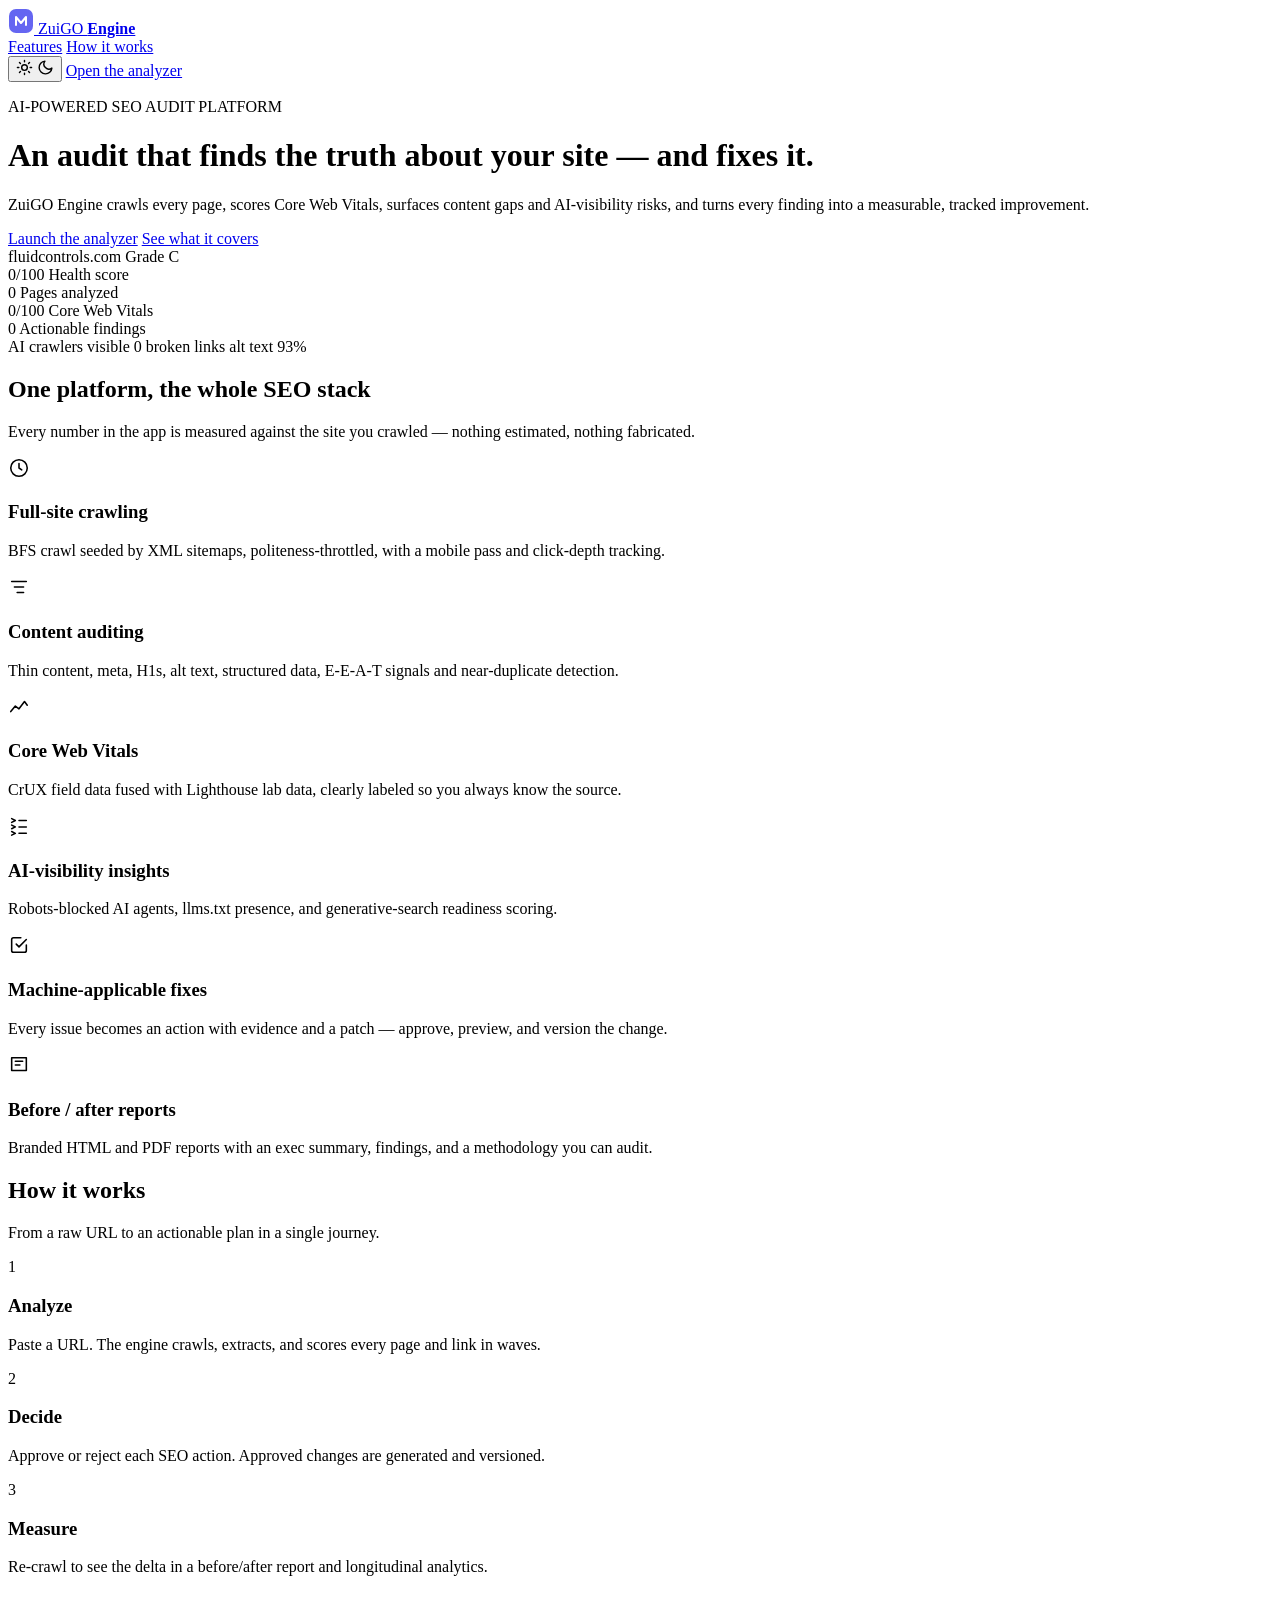
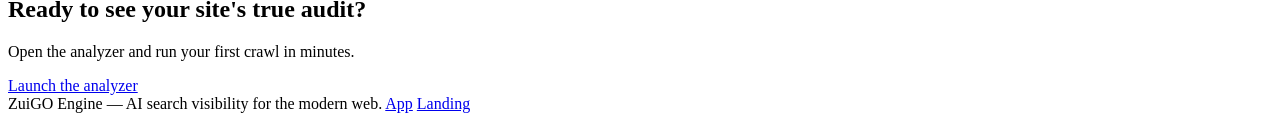
==== frontend/landing.html @ fc635b7c "Professional SaaS UI: landing page, dark mode, animations - main.py: / serves landing.html (marketin" ====
<!DOCTYPE html>
<html lang="en">
<head>
<meta charset="UTF-8">
<meta name="viewport" content="width=device-width, initial-scale=1.0">
<title>ZuiGO Engine — AI-Powered SEO Analysis for Modern Teams</title>
<meta name="description" content="Crawl every page, audit content quality, catch broken links and AI-visibility risks, and ship machine-applicable SEO fixes — all from one dashboard.">
<link rel="stylesheet" href="/static/style.css">
<script>
(function () {
  var h = location.hash;
  if (h && h.indexOf('#job') === 0) { location.replace('/app' + h); }
  try {
    var t = localStorage.getItem('zui-theme');
    if (t === 'dark' || (t !== 'light' && matchMedia('(prefers-color-scheme: dark)').matches)) {
      document.documentElement.dataset.theme = 'dark';
    }
  } catch (e) {}
})();
</script>
</head>
<body class="landing-body">

<nav class="landing-nav">
  <a class="brand-lockup" href="/">
    <svg class="brand-mark" width="26" height="26" viewBox="0 0 26 26" fill="none" aria-hidden="true">
      <defs><linearGradient id="gmark" x1="0" y1="0" x2="26" y2="26"><stop stop-color="#6366f1"/><stop offset="1" stop-color="#a855f7"/></linearGradient></defs>
      <rect x="1" y="1" width="24" height="24" rx="7" fill="url(#gmark)"/>
      <path d="M8 17V9l5 6 5-6v8" stroke="#fff" stroke-width="2" stroke-linecap="round" stroke-linejoin="round"/>
    </svg>
    <span class="brand-lockup-text">ZuiGO <b>Engine</b></span>
  </a>
  <div class="landing-nav-links">
    <a href="#features">Features</a>
    <a href="#how">How it works</a>
  </div>
  <div class="landing-nav-actions">
    <button id="theme-toggle-landing" class="icon-btn" type="button" aria-label="Toggle dark mode">
      <svg class="icon icon-sun" width="17" height="17" viewBox="0 0 24 24" fill="none" stroke="currentColor" stroke-width="2" stroke-linecap="round">
        <circle cx="12" cy="12" r="4"/><path d="M12 2v2m0 16v2M4.9 4.9l1.4 1.4m11.4 11.4 1.4 1.4M2 12h2m16 0h2M4.9 19.1l1.4-1.4m11.4-11.4 1.4-1.4"/>
      </svg>
      <svg class="icon icon-moon" width="17" height="17" viewBox="0 0 24 24" fill="none" stroke="currentColor" stroke-width="2" stroke-linecap="round" stroke-linejoin="round">
        <path d="M21 12.8A9 9 0 1 1 11.2 3a7 7 0 0 0 9.8 9.8z"/>
      </svg>
    </button>
    <a class="btn-primary btn-sm" href="/app">Open the analyzer</a>
  </div>
</nav>

<header class="hero">
  <div class="hero-orb orb-a"></div>
  <div class="hero-orb orb-b"></div>
  <div class="hero-inner">
    <p class="hero-eyebrow reveal">AI-POWERED SEO AUDIT PLATFORM</p>
    <h1 class="hero-title reveal" style="animation-delay:.05s">An audit that <span class="grad">finds the truth</span> about your site — and fixes it.</h1>
    <p class="hero-sub reveal" style="animation-delay:.1s">ZuiGO Engine crawls every page, scores Core Web Vitals, surfaces content gaps and AI-visibility risks, and turns every finding into a measurable, tracked improvement.</p>
    <div class="hero-cta reveal" style="animation-delay:.15s">
      <a class="btn-primary btn-lg" href="/app">Launch the analyzer</a>
      <a class="btn-ghost" href="#features">See what it covers</a>
    </div>
  </div>
</header>

<section class="hero-mock" aria-label="Live analysis example">
  <div class="mock-card">
    <div class="mock-head">
      <span class="mock-domain">fluidcontrols.com</span>
      <span class="mock-badge">Grade C</span>
    </div>
    <div class="mock-grid">
      <div class="mock-stat">
        <span class="mock-value" data-count="79" data-suffix="/100">0/100</span>
        <span class="mock-label">Health score</span>
      </div>
      <div class="mock-stat">
        <span class="mock-value" data-count="148">0</span>
        <span class="mock-label">Pages analyzed</span>
      </div>
      <div class="mock-stat">
        <span class="mock-value" data-count="56" data-suffix="/100">0/100</span>
        <span class="mock-label">Core Web Vitals</span>
      </div>
      <div class="mock-stat">
        <span class="mock-value" data-count="12" data-suffix=" issues">0</span>
        <span class="mock-label">Actionable findings</span>
      </div>
    </div>
    <div class="mock-bar-track"><div class="mock-bar"></div></div>
    <div class="mock-tags">
      <span>AI crawlers visible</span>
      <span>0 broken links</span>
      <span>alt text 93%</span>
    </div>
  </div>
</section>

<section id="features" class="section-wrap">
  <div class="section-head reveal">
    <h2 class="section-title-landing">One platform, the whole SEO stack</h2>
    <p class="section-sub-landing">Every number in the app is measured against the site you crawled — nothing estimated, nothing fabricated.</p>
  </div>
  <div class="features-grid">
    <div class="feature-card reveal">
      <svg class="feature-icon" width="22" height="22" viewBox="0 0 24 24" fill="none" stroke="currentColor" stroke-width="1.7" stroke-linecap="round" stroke-linejoin="round"><circle cx="12" cy="12" r="9"/><path d="M12 7v5l3 2"/></svg>
      <h3>Full-site crawling</h3>
      <p>BFS crawl seeded by XML sitemaps, politeness-throttled, with a mobile pass and click-depth tracking.</p>
    </div>
    <div class="feature-card reveal" style="animation-delay:.05s">
      <svg class="feature-icon" width="22" height="22" viewBox="0 0 24 24" fill="none" stroke="currentColor" stroke-width="1.7" stroke-linecap="round" stroke-linejoin="round"><path d="M4 6h16M7 12h10M10 18h7"/></svg>
      <h3>Content auditing</h3>
      <p>Thin content, meta, H1s, alt text, structured data, E-E-A-T signals and near-duplicate detection.</p>
    </div>
    <div class="feature-card reveal" style="animation-delay:.1s">
      <svg class="feature-icon" width="22" height="22" viewBox="0 0 24 24" fill="none" stroke="currentColor" stroke-width="1.7" stroke-linecap="round" stroke-linejoin="round"><path d="M3 17l5-6 4 3 6-8 3 4"/></svg>
      <h3>Core Web Vitals</h3>
      <p>CrUX field data fused with Lighthouse lab data, clearly labeled so you always know the source.</p>
    </div>
    <div class="feature-card reveal">
      <svg class="feature-icon" width="22" height="22" viewBox="0 0 24 24" fill="none" stroke="currentColor" stroke-width="1.7" stroke-linecap="round" stroke-linejoin="round"><path d="M4 4l4 2 -4 2M12 6h8M4 11l4 2-4 2M12 13h8M4 18l4 2-4 2M12 20h8"/></svg>
      <h3>AI-visibility insights</h3>
      <p>Robots-blocked AI agents, llms.txt presence, and generative-search readiness scoring.</p>
    </div>
    <div class="feature-card reveal" style="animation-delay:.05s">
      <svg class="feature-icon" width="22" height="22" viewBox="0 0 24 24" fill="none" stroke="currentColor" stroke-width="1.7" stroke-linecap="round" stroke-linejoin="round"><path d="M9 11l3 3 8-8M20 12v6a2 2 0 0 1-2 2H6a2 2 0 0 1-2-2V6a2 2 0 0 1 2-2h8"/></svg>
      <h3>Machine-applicable fixes</h3>
      <p>Every issue becomes an action with evidence and a patch — approve, preview, and version the change.</p>
    </div>
    <div class="feature-card reveal" style="animation-delay:.1s">
      <svg class="feature-icon" width="22" height="22" viewBox="0 0 24 24" fill="none" stroke="currentColor" stroke-width="1.7" stroke-linecap="round" stroke-linejoin="round"><path d="M4 4h16v14H4zM8 8h8M8 12h5"/></svg>
      <h3>Before / after reports</h3>
      <p>Branded HTML and PDF reports with an exec summary, findings, and a methodology you can audit.</p>
    </div>
  </div>
</section>

<section id="how" class="section-wrap alt">
  <div class="section-head reveal">
    <h2 class="section-title-landing">How it works</h2>
    <p class="section-sub-landing">From a raw URL to an actionable plan in a single journey.</p>
  </div>
  <div class="how-grid">
    <div class="how-step reveal">
      <div class="how-num">1</div>
      <h3>Analyze</h3>
      <p>Paste a URL. The engine crawls, extracts, and scores every page and link in waves.</p>
    </div>
    <div class="how-step reveal" style="animation-delay:.08s">
      <div class="how-num">2</div>
      <h3>Decide</h3>
      <p>Approve or reject each SEO action. Approved changes are generated and versioned.</p>
    </div>
    <div class="how-step reveal" style="animation-delay:.16s">
      <div class="how-num">3</div>
      <h3>Measure</h3>
      <p>Re-crawl to see the delta in a before/after report and longitudinal analytics.</p>
    </div>
  </div>
</section>

<section class="cta-band reveal">
  <div class="cta-head">
    <h2>Ready to see your site's true audit?</h2>
    <p>Open the analyzer and run your first crawl in minutes.</p>
  </div>
  <a class="btn-primary btn-lg" href="/app">Launch the analyzer</a>
</section>

<footer class="landing-footer">
  <div class="landing-footer-inner">
    <span>ZuiGO Engine — AI search visibility for the modern web.</span>
    <a href="/app">App</a>
    <a href="/">Landing</a>
  </div>
</footer>

<script src="/static/landing.js"></script>
</body>
</html>
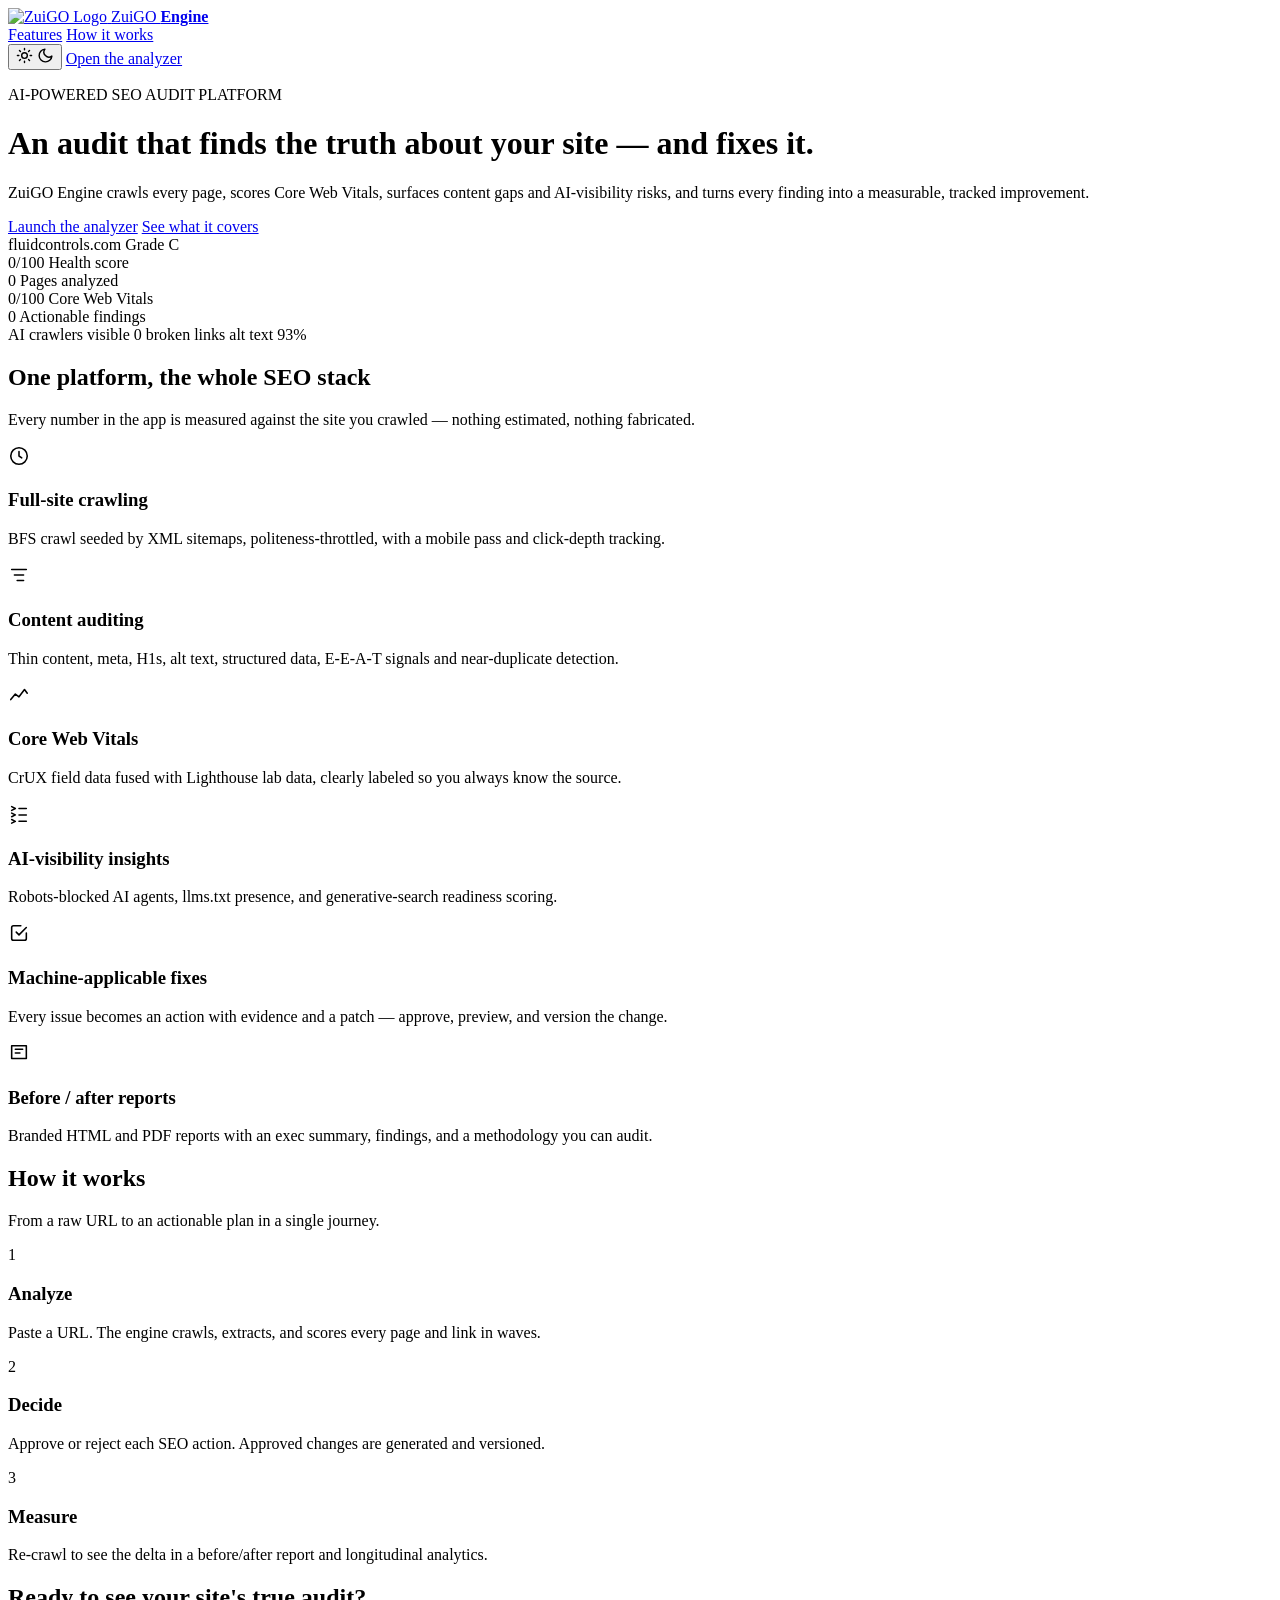
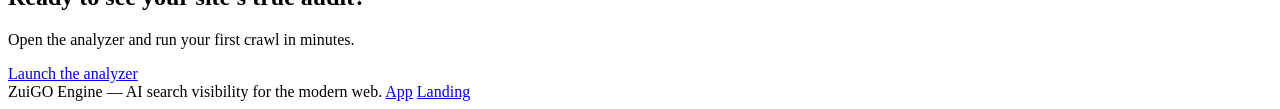
==== commit e162292d: "feat: add ZuiGO metallic badge logo to header and favicon" ====
--- a/frontend/landing.html
+++ b/frontend/landing.html
@@ -23,11 +23,7 @@
 
 <nav class="landing-nav">
   <a class="brand-lockup" href="/">
-    <svg class="brand-mark" width="26" height="26" viewBox="0 0 26 26" fill="none" aria-hidden="true">
-      <defs><linearGradient id="gmark" x1="0" y1="0" x2="26" y2="26"><stop stop-color="#6366f1"/><stop offset="1" stop-color="#a855f7"/></linearGradient></defs>
-      <rect x="1" y="1" width="24" height="24" rx="7" fill="url(#gmark)"/>
-      <path d="M8 17V9l5 6 5-6v8" stroke="#fff" stroke-width="2" stroke-linecap="round" stroke-linejoin="round"/>
-    </svg>
+    <img class="brand-mark-img" src="/static/logo.png" width="32" height="32" alt="ZuiGO Logo">
     <span class="brand-lockup-text">ZuiGO <b>Engine</b></span>
   </a>
   <div class="landing-nav-links">
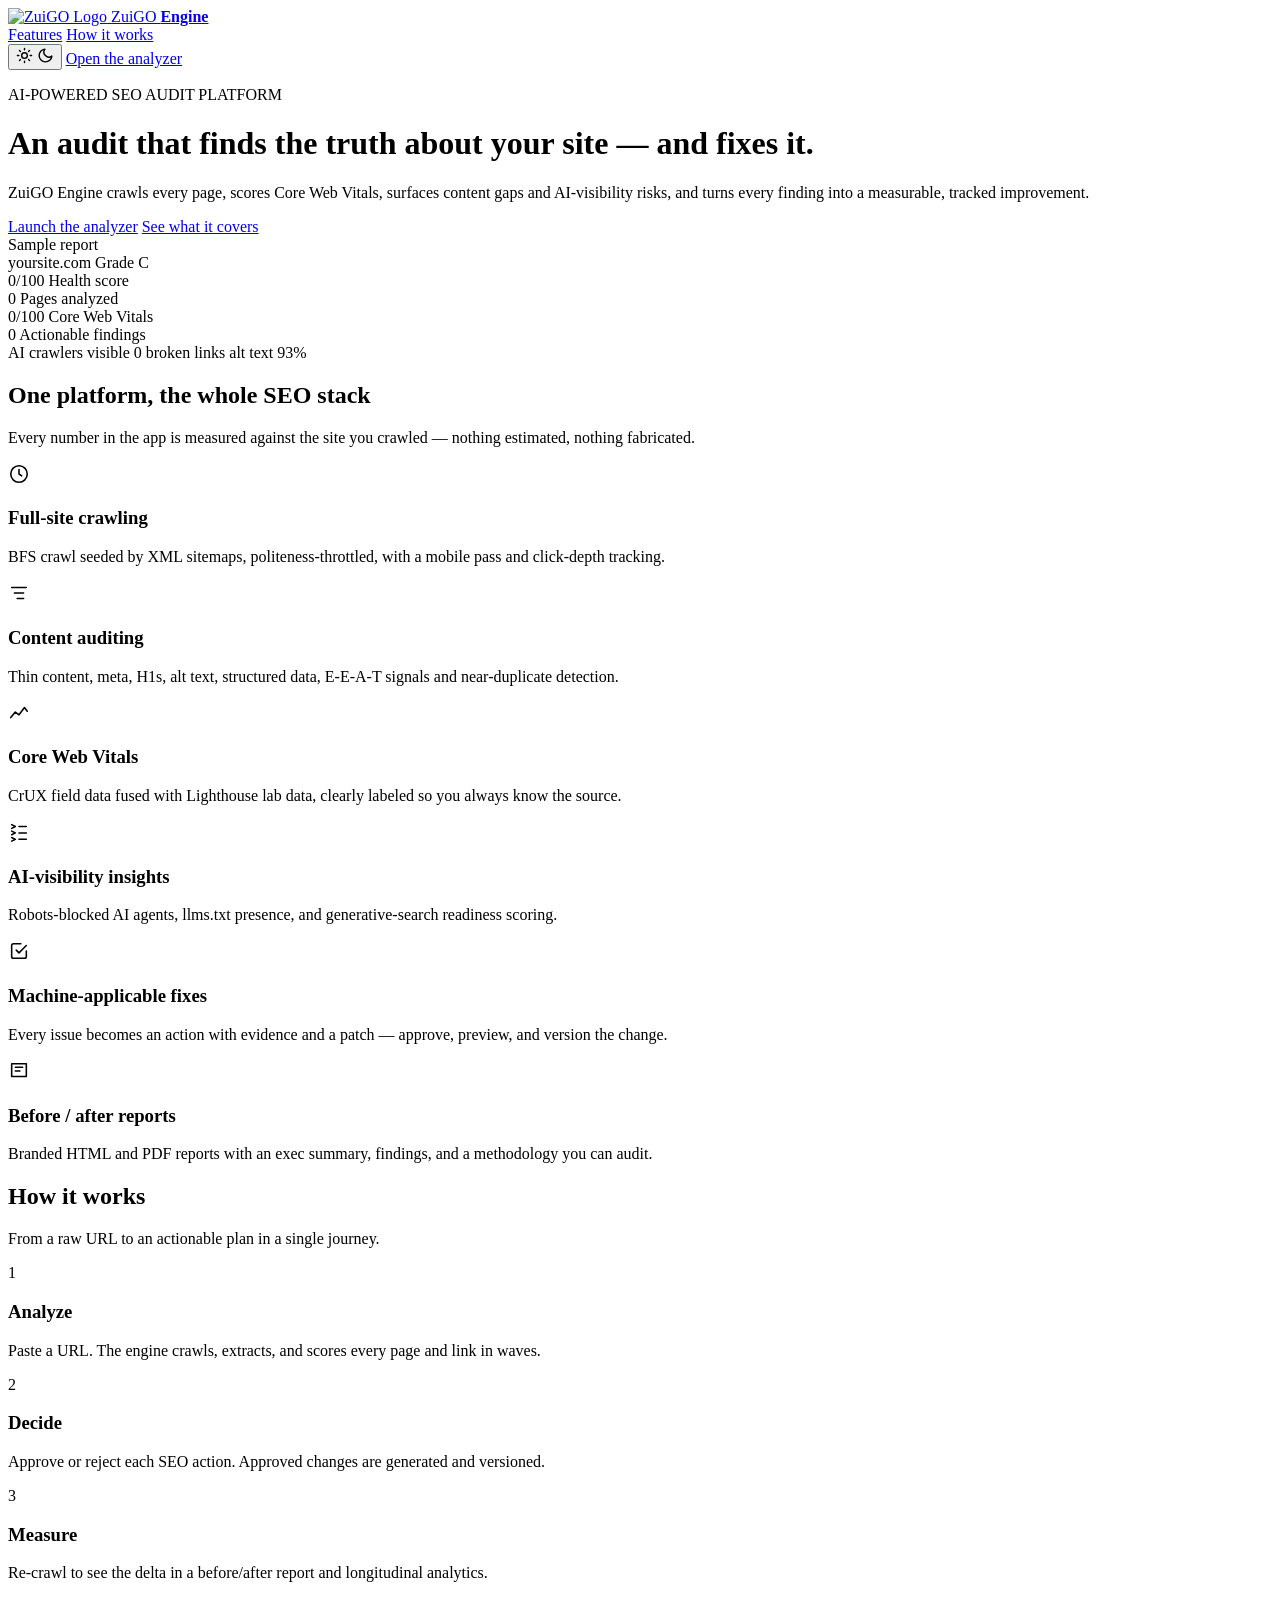
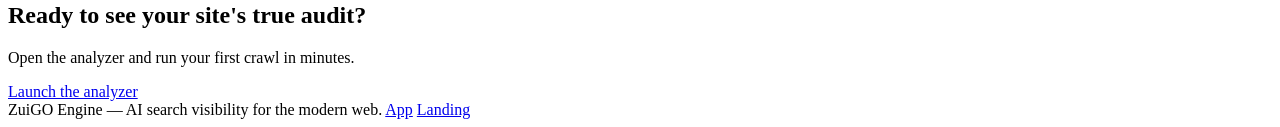
==== commit 9f8f5f21: "UI: enrich Analyze page (SEOmator-style), remove customer-data leaks - landing.html: hero mock now u" ====
--- a/frontend/landing.html
+++ b/frontend/landing.html
@@ -57,10 +57,11 @@
   </div>
 </header>
 
-<section class="hero-mock" aria-label="Live analysis example">
+<section class="hero-mock" aria-label="Sample report example">
   <div class="mock-card">
+    <div class="mock-stage"><span class="mock-sample">Sample report</span></div>
     <div class="mock-head">
-      <span class="mock-domain">fluidcontrols.com</span>
+      <span class="mock-domain">yoursite.com</span>
       <span class="mock-badge">Grade C</span>
     </div>
     <div class="mock-grid">
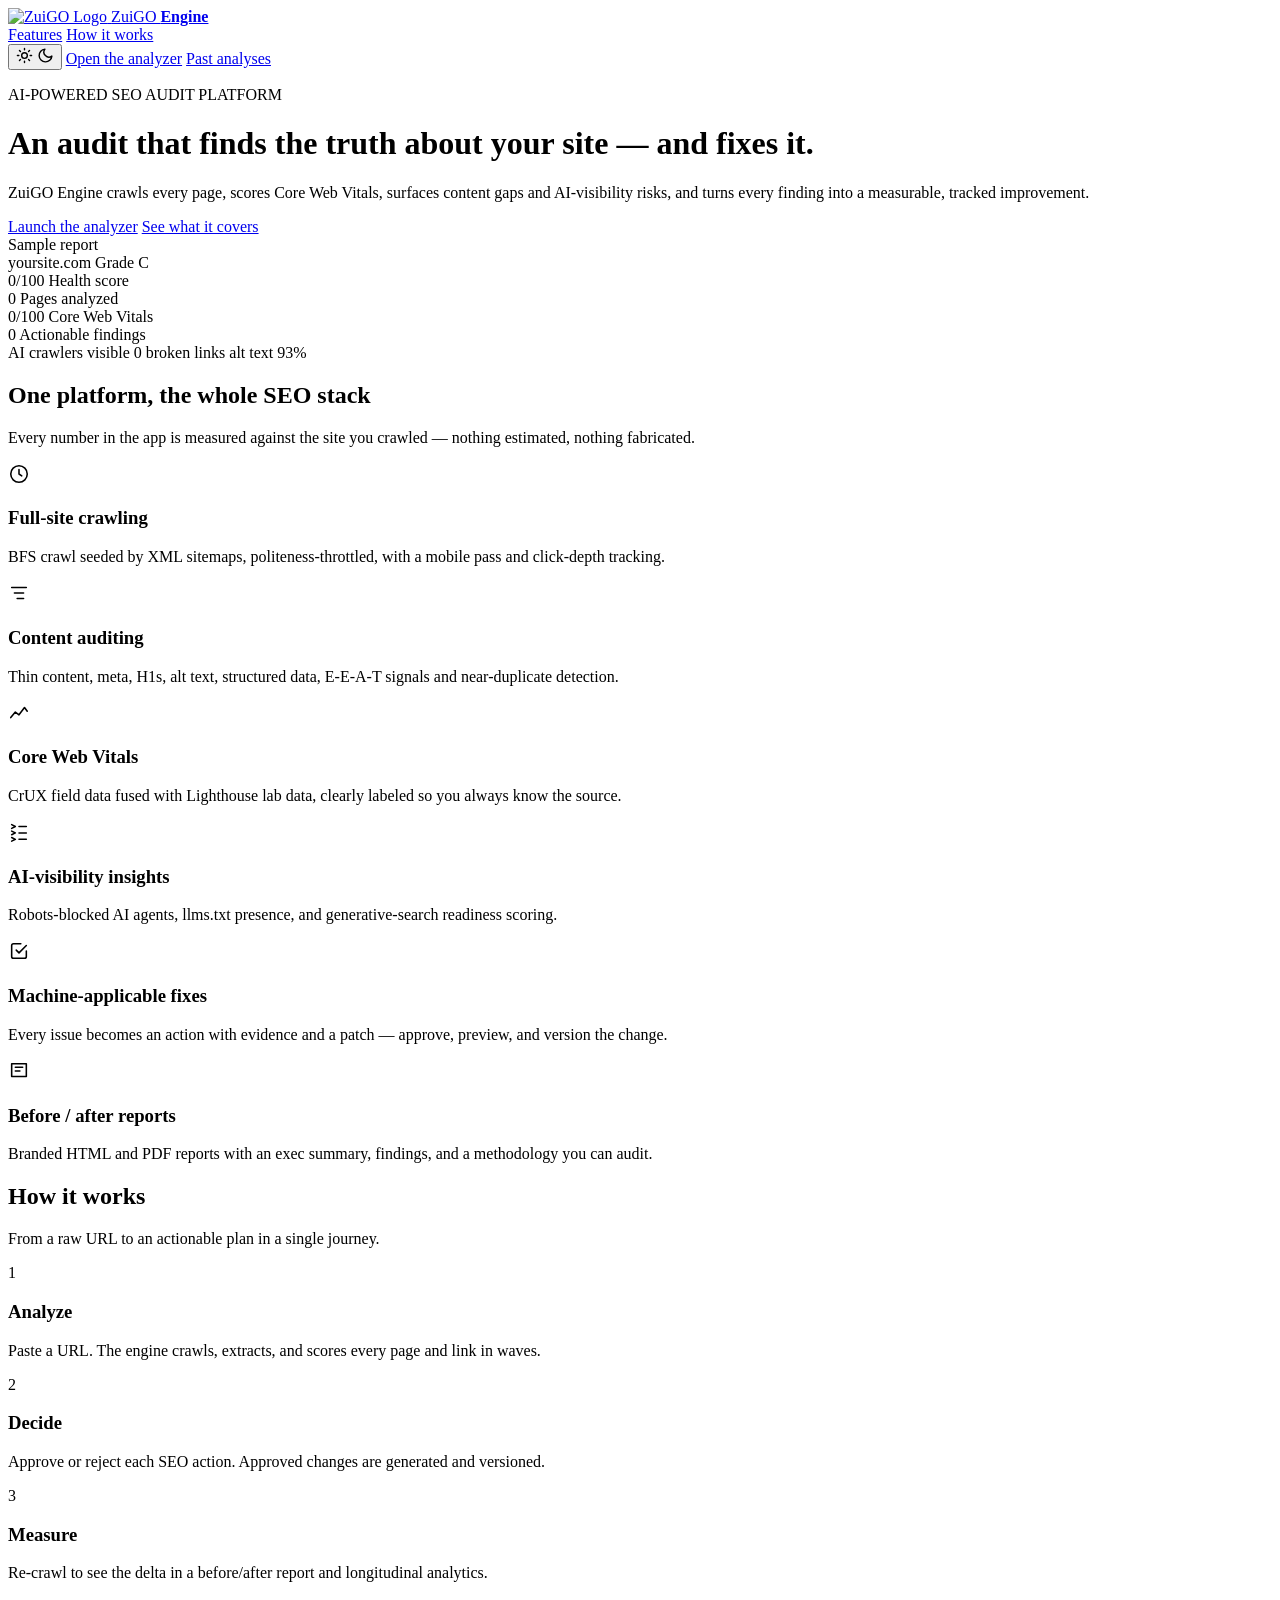
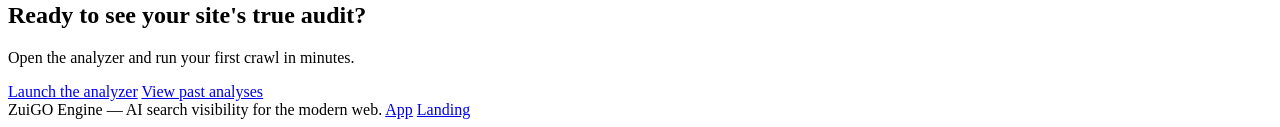
==== commit fcf63880: "Clean Analyze/sites screens, landing Past analyses, SMTP test-send, stop-analysis with purge - rails" ====
--- a/frontend/landing.html
+++ b/frontend/landing.html
@@ -40,6 +40,7 @@
       </svg>
     </button>
     <a class="btn-primary btn-sm" href="/app">Open the analyzer</a>
+    <a class="btn-ghost btn-sm" href="/app#sites">Past analyses</a>
   </div>
 </nav>
 
@@ -160,6 +161,7 @@
     <p>Open the analyzer and run your first crawl in minutes.</p>
   </div>
   <a class="btn-primary btn-lg" href="/app">Launch the analyzer</a>
+  <a class="btn-ghost btn-lg" href="/app#sites">View past analyses</a>
 </section>
 
 <footer class="landing-footer">
